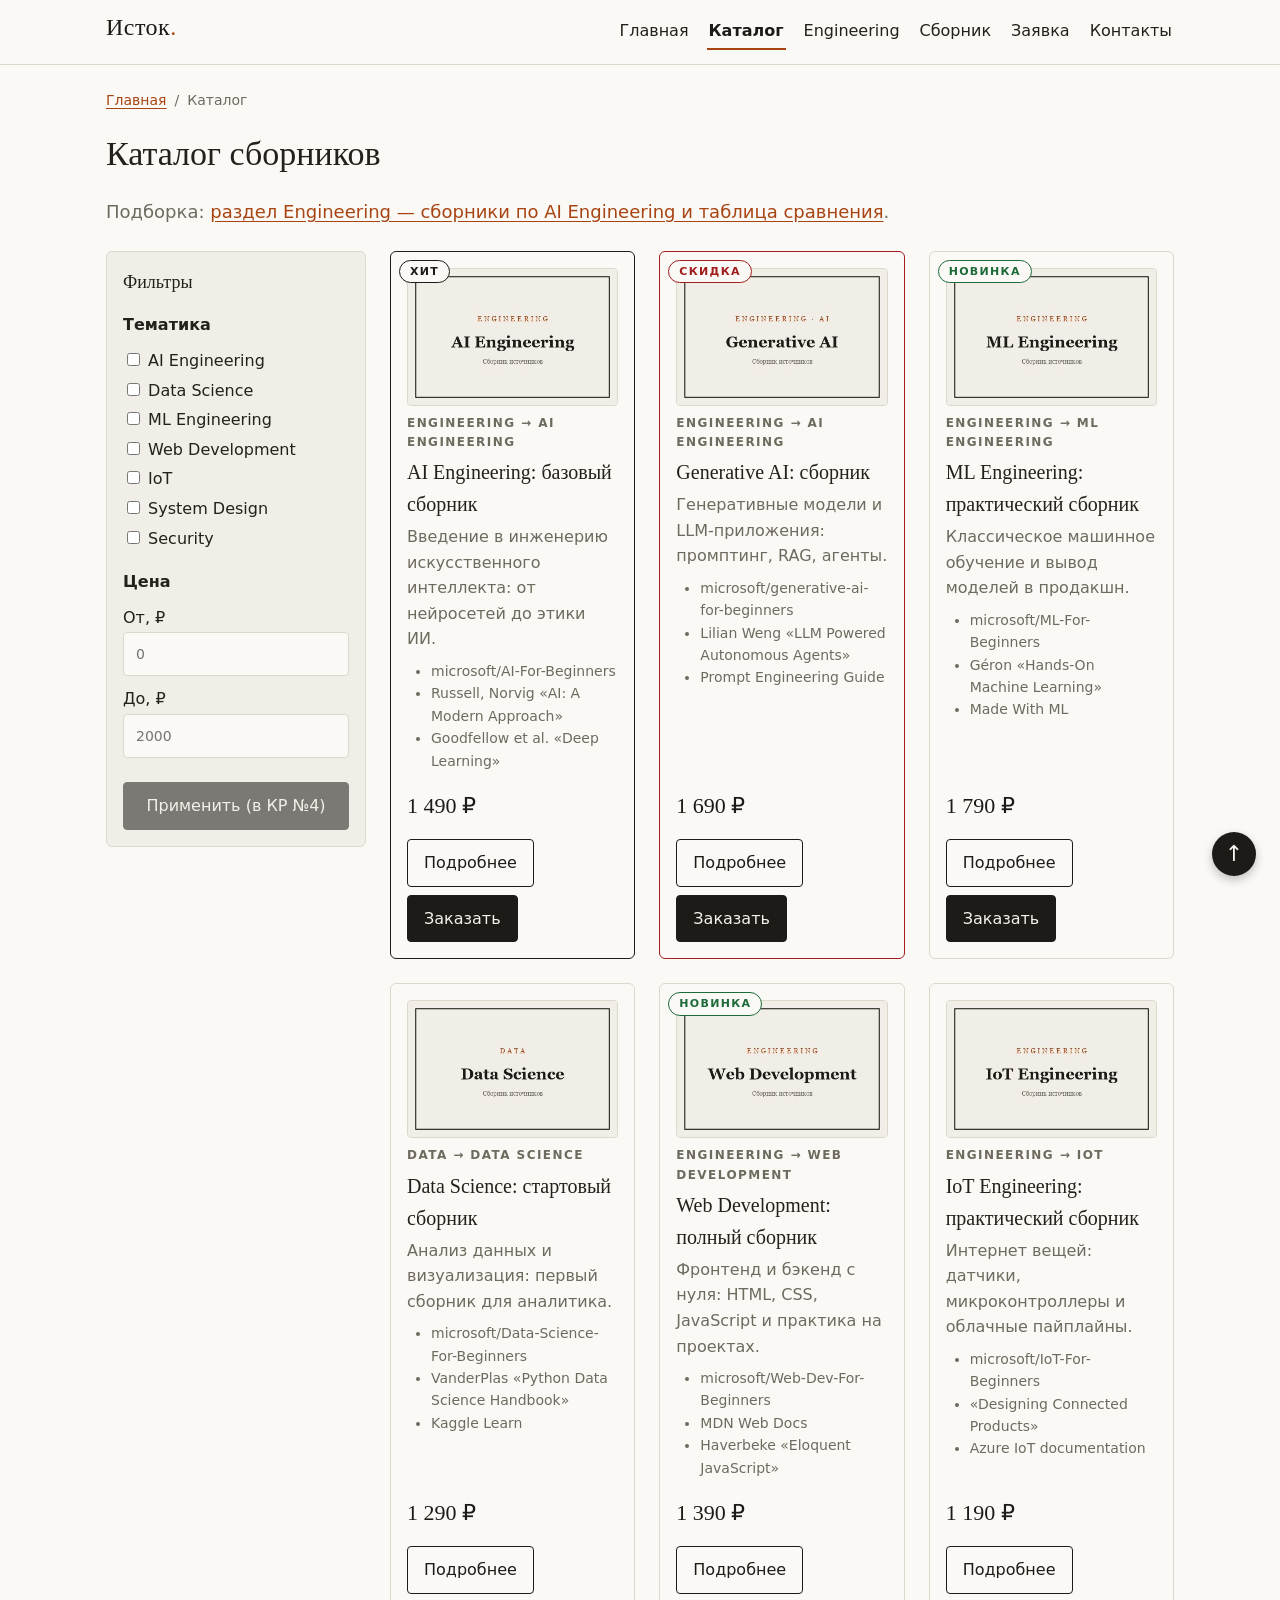
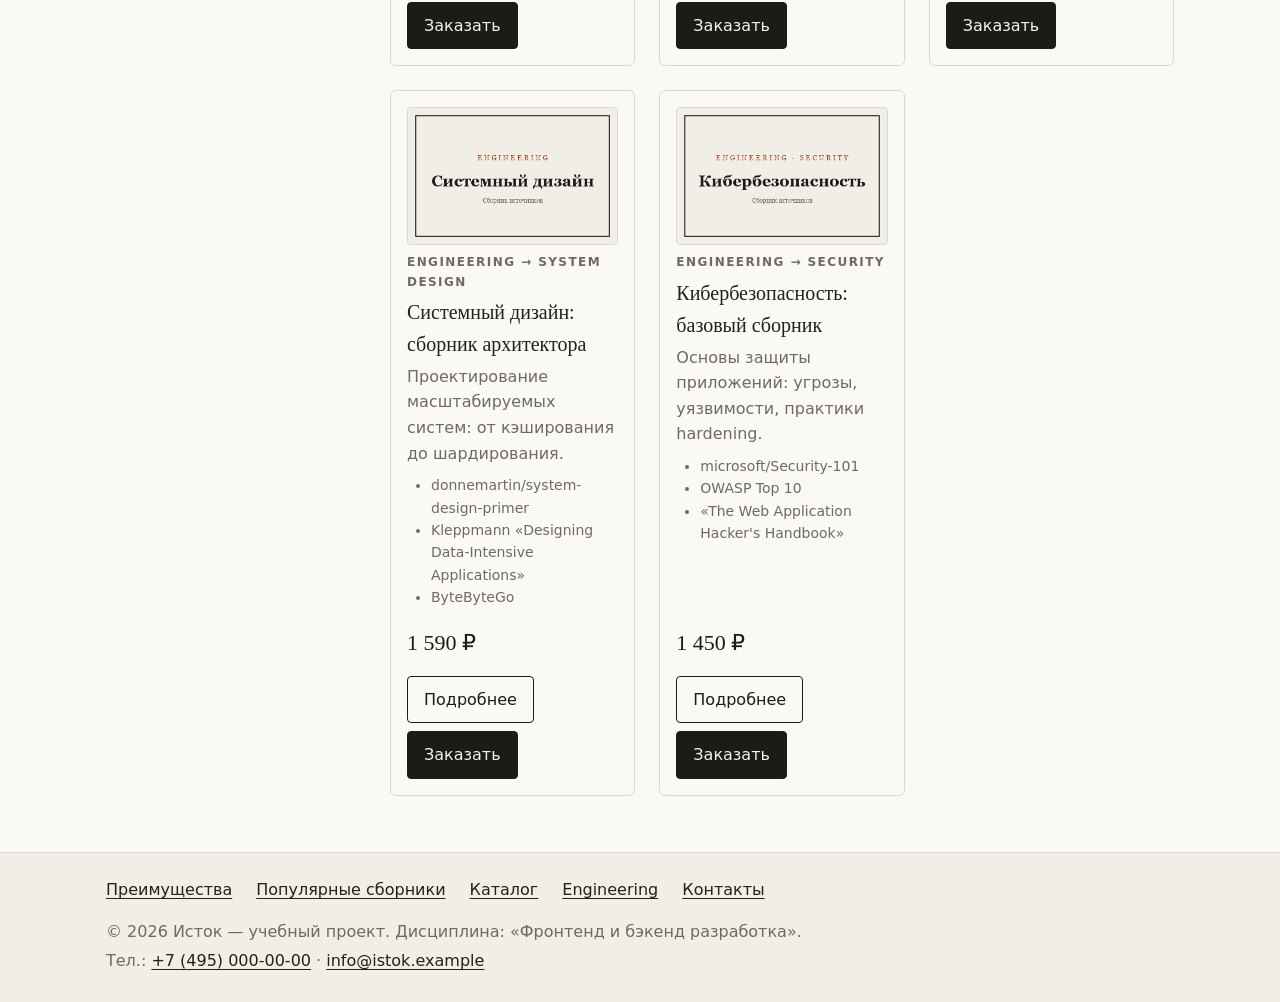
==== catalog.html @ 2f8ee8eb "Merge pull request #1 from Sysoev973/feature/adaptive-resolves Stage 1" ====
<!DOCTYPE html>
<html lang="ru">
<head>
  <meta charset="UTF-8">
  <meta name="viewport" content="width=device-width, initial-scale=1.0">
  <title>Каталог — Исток</title>
  <meta name="description" content="Каталог тематических сборников источников Исток: AI Engineering, Data Science, Web Development, IoT, системный дизайн, кибербезопасность.">
  <meta property="og:type" content="website">
  <meta property="og:title" content="Каталог — Исток">
  <meta property="og:description" content="Каталог тематических сборников источников Исток.">
  <link rel="stylesheet" href="css/style.css">
  <link rel="stylesheet" href="css/responsive.css">
  <script src="js/main.js" defer></script>
</head>
<body>
  <a class="skip-link" href="#main">Перейти к содержимому</a>
  <header class="site-header">
    <div class="site-header__inner">
      <a class="site-header__logo" href="index.html">Исток</a>
      <nav class="site-nav" aria-label="Основная навигация">
        <ul class="site-nav__list">
          <li class="site-nav__item"><a class="site-nav__link" href="index.html">Главная</a></li>
          <li class="site-nav__item"><a class="site-nav__link site-nav__link--active" href="catalog.html" aria-current="page">Каталог</a></li>
          <li class="site-nav__item"><a class="site-nav__link" href="category.html">Engineering</a></li>
          <li class="site-nav__item"><a class="site-nav__link" href="product.html">Сборник</a></li>
          <li class="site-nav__item"><a class="site-nav__link" href="order.html">Заявка</a></li>
          <li class="site-nav__item"><a class="site-nav__link" href="contacts.html">Контакты</a></li>
        </ul>
      </nav>
    </div>
  </header>

  <main class="page" id="main">
    <nav class="breadcrumbs" aria-label="Хлебные крошки">
      <ol class="breadcrumbs__list">
        <li class="breadcrumbs__item"><a class="breadcrumbs__link" href="index.html">Главная</a></li>
        <li class="breadcrumbs__item"><span class="breadcrumbs__current" aria-current="page">Каталог</span></li>
      </ol>
    </nav>
    <h1 class="page__title">Каталог сборников</h1>
    <p class="page__lead">Подборка: <a href="category.html">раздел Engineering — сборники по AI Engineering и таблица сравнения</a>.</p>
    <div class="catalog-layout">
      <aside class="catalog-filters" aria-label="Фильтры каталога">
        <h2 class="catalog-filters__title">Фильтры</h2>
        <form class="catalog-filters__form" action="#" method="get">
          <fieldset class="catalog-filters__group">
            <legend class="catalog-filters__legend">Тематика</legend>
            <ul class="catalog-filters__list">
          <li class="catalog-filters__item"><label class="catalog-filters__label"><input type="checkbox" name="category" value="AI Engineering"> AI Engineering</label></li>
          <li class="catalog-filters__item"><label class="catalog-filters__label"><input type="checkbox" name="category" value="Data Science"> Data Science</label></li>
          <li class="catalog-filters__item"><label class="catalog-filters__label"><input type="checkbox" name="category" value="ML Engineering"> ML Engineering</label></li>
          <li class="catalog-filters__item"><label class="catalog-filters__label"><input type="checkbox" name="category" value="Web Development"> Web Development</label></li>
          <li class="catalog-filters__item"><label class="catalog-filters__label"><input type="checkbox" name="category" value="IoT"> IoT</label></li>
          <li class="catalog-filters__item"><label class="catalog-filters__label"><input type="checkbox" name="category" value="System Design"> System Design</label></li>
          <li class="catalog-filters__item"><label class="catalog-filters__label"><input type="checkbox" name="category" value="Security"> Security</label></li>
            </ul>
          </fieldset>
          <fieldset class="catalog-filters__group">
            <legend class="catalog-filters__legend">Цена</legend>
            <label class="catalog-filters__label" for="price-min">От, ₽</label>
            <input class="catalog-filters__input" id="price-min" name="price-min" type="number" min="0" step="100" placeholder="0">
            <label class="catalog-filters__label" for="price-max">До, ₽</label>
            <input class="catalog-filters__input" id="price-max" name="price-max" type="number" min="0" step="100" placeholder="2000">
          </fieldset>
          <button class="button button--primary" type="button" disabled>Применить (в КР №4)</button>
        </form>
      </aside>
      <section class="catalog-products" aria-label="Список сборников">
        <div class="products-grid">
        <article class="product-card product-card--featured">
          <span class="badge badge--hit product-card__badge">Хит</span>
          <img class="product-card__image" src="images/ai-engineering-400.jpg" srcset="images/ai-engineering-400.jpg 400w, images/ai-engineering-800.jpg 800w" sizes="(min-width: 1024px) 30vw, (min-width: 640px) 45vw, 100vw" alt="Обложка сборника «AI Engineering: базовый сборник»" width="400" height="260" loading="lazy">
          <p class="product-card__category"><a class="product-card__category-link" href="category.html">Engineering → AI Engineering</a></p>
          <h3 class="product-card__title">AI Engineering: базовый сборник</h3>
          <p class="product-card__description">Введение в инженерию искусственного интеллекта: от нейросетей до этики ИИ.</p>
          <ul class="product-card__sources">
            <li>microsoft/AI-For-Beginners</li>
            <li>Russell, Norvig «AI: A Modern Approach»</li>
            <li>Goodfellow et al. «Deep Learning»</li>
          </ul>
          <p class="product-card__price">1 490 ₽</p>
          <div class="product-card__actions">
            <a class="button button--secondary" href="product.html">Подробнее</a>
            <button class="button button--primary product-card__button" type="button" data-product="AI Engineering: базовый сборник">Заказать</button>
          </div>
        </article>
        <article class="product-card product-card--discount">
          <span class="badge badge--sale product-card__badge">Скидка</span>
          <img class="product-card__image" src="images/generative-ai-400.jpg" srcset="images/generative-ai-400.jpg 400w, images/generative-ai-800.jpg 800w" sizes="(min-width: 1024px) 30vw, (min-width: 640px) 45vw, 100vw" alt="Обложка сборника «Generative AI: сборник»" width="400" height="260" loading="lazy">
          <p class="product-card__category"><a class="product-card__category-link" href="category.html">Engineering → AI Engineering</a></p>
          <h3 class="product-card__title">Generative AI: сборник</h3>
          <p class="product-card__description">Генеративные модели и LLM-приложения: промптинг, RAG, агенты.</p>
          <ul class="product-card__sources">
            <li>microsoft/generative-ai-for-beginners</li>
            <li>Lilian Weng «LLM Powered Autonomous Agents»</li>
            <li>Prompt Engineering Guide</li>
          </ul>
          <p class="product-card__price">1 690 ₽</p>
          <div class="product-card__actions">
            <a class="button button--secondary" href="product.html">Подробнее</a>
            <button class="button button--primary product-card__button" type="button" data-product="Generative AI: сборник">Заказать</button>
          </div>
        </article>
        <article class="product-card">
          <span class="badge badge--new product-card__badge">Новинка</span>
          <img class="product-card__image" src="images/ml-engineering-400.jpg" srcset="images/ml-engineering-400.jpg 400w, images/ml-engineering-800.jpg 800w" sizes="(min-width: 1024px) 30vw, (min-width: 640px) 45vw, 100vw" alt="Обложка сборника «ML Engineering: практический сборник»" width="400" height="260" loading="lazy">
          <p class="product-card__category"><a class="product-card__category-link" href="category.html">Engineering → ML Engineering</a></p>
          <h3 class="product-card__title">ML Engineering: практический сборник</h3>
          <p class="product-card__description">Классическое машинное обучение и вывод моделей в продакшн.</p>
          <ul class="product-card__sources">
            <li>microsoft/ML-For-Beginners</li>
            <li>Géron «Hands-On Machine Learning»</li>
            <li>Made With ML</li>
          </ul>
          <p class="product-card__price">1 790 ₽</p>
          <div class="product-card__actions">
            <a class="button button--secondary" href="product.html">Подробнее</a>
            <button class="button button--primary product-card__button" type="button" data-product="ML Engineering: практический сборник">Заказать</button>
          </div>
        </article>
        <article class="product-card">
          <img class="product-card__image" src="images/data-science-400.jpg" srcset="images/data-science-400.jpg 400w, images/data-science-800.jpg 800w" sizes="(min-width: 1024px) 30vw, (min-width: 640px) 45vw, 100vw" alt="Обложка сборника «Data Science: стартовый сборник»" width="400" height="260" loading="lazy">
          <p class="product-card__category">Data → Data Science</p>
          <h3 class="product-card__title">Data Science: стартовый сборник</h3>
          <p class="product-card__description">Анализ данных и визуализация: первый сборник для аналитика.</p>
          <ul class="product-card__sources">
            <li>microsoft/Data-Science-For-Beginners</li>
            <li>VanderPlas «Python Data Science Handbook»</li>
            <li>Kaggle Learn</li>
          </ul>
          <p class="product-card__price">1 290 ₽</p>
          <div class="product-card__actions">
            <a class="button button--secondary" href="product.html">Подробнее</a>
            <button class="button button--primary product-card__button" type="button" data-product="Data Science: стартовый сборник">Заказать</button>
          </div>
        </article>
        <article class="product-card">
          <span class="badge badge--new product-card__badge">Новинка</span>
          <img class="product-card__image" src="images/web-development-400.jpg" srcset="images/web-development-400.jpg 400w, images/web-development-800.jpg 800w" sizes="(min-width: 1024px) 30vw, (min-width: 640px) 45vw, 100vw" alt="Обложка сборника «Web Development: полный сборник»" width="400" height="260" loading="lazy">
          <p class="product-card__category"><a class="product-card__category-link" href="category.html">Engineering → Web Development</a></p>
          <h3 class="product-card__title">Web Development: полный сборник</h3>
          <p class="product-card__description">Фронтенд и бэкенд с нуля: HTML, CSS, JavaScript и практика на проектах.</p>
          <ul class="product-card__sources">
            <li>microsoft/Web-Dev-For-Beginners</li>
            <li>MDN Web Docs</li>
            <li>Haverbeke «Eloquent JavaScript»</li>
          </ul>
          <p class="product-card__price">1 390 ₽</p>
          <div class="product-card__actions">
            <a class="button button--secondary" href="product.html">Подробнее</a>
            <button class="button button--primary product-card__button" type="button" data-product="Web Development: полный сборник">Заказать</button>
          </div>
        </article>
        <article class="product-card">
          <img class="product-card__image" src="images/iot-engineering-400.jpg" srcset="images/iot-engineering-400.jpg 400w, images/iot-engineering-800.jpg 800w" sizes="(min-width: 1024px) 30vw, (min-width: 640px) 45vw, 100vw" alt="Обложка сборника «IoT Engineering: практический сборник»" width="400" height="260" loading="lazy">
          <p class="product-card__category"><a class="product-card__category-link" href="category.html">Engineering → IoT</a></p>
          <h3 class="product-card__title">IoT Engineering: практический сборник</h3>
          <p class="product-card__description">Интернет вещей: датчики, микроконтроллеры и облачные пайплайны.</p>
          <ul class="product-card__sources">
            <li>microsoft/IoT-For-Beginners</li>
            <li>«Designing Connected Products»</li>
            <li>Azure IoT documentation</li>
          </ul>
          <p class="product-card__price">1 190 ₽</p>
          <div class="product-card__actions">
            <a class="button button--secondary" href="product.html">Подробнее</a>
            <button class="button button--primary product-card__button" type="button" data-product="IoT Engineering: практический сборник">Заказать</button>
          </div>
        </article>
        <article class="product-card">
          <img class="product-card__image" src="images/system-design-400.jpg" srcset="images/system-design-400.jpg 400w, images/system-design-800.jpg 800w" sizes="(min-width: 1024px) 30vw, (min-width: 640px) 45vw, 100vw" alt="Обложка сборника «Системный дизайн: сборник архитектора»" width="400" height="260" loading="lazy">
          <p class="product-card__category"><a class="product-card__category-link" href="category.html">Engineering → System Design</a></p>
          <h3 class="product-card__title">Системный дизайн: сборник архитектора</h3>
          <p class="product-card__description">Проектирование масштабируемых систем: от кэширования до шардирования.</p>
          <ul class="product-card__sources">
            <li>donnemartin/system-design-primer</li>
            <li>Kleppmann «Designing Data-Intensive Applications»</li>
            <li>ByteByteGo</li>
          </ul>
          <p class="product-card__price">1 590 ₽</p>
          <div class="product-card__actions">
            <a class="button button--secondary" href="product.html">Подробнее</a>
            <button class="button button--primary product-card__button" type="button" data-product="Системный дизайн: сборник архитектора">Заказать</button>
          </div>
        </article>
        <article class="product-card">
          <img class="product-card__image" src="images/cybersecurity-400.jpg" srcset="images/cybersecurity-400.jpg 400w, images/cybersecurity-800.jpg 800w" sizes="(min-width: 1024px) 30vw, (min-width: 640px) 45vw, 100vw" alt="Обложка сборника «Кибербезопасность: базовый сборник»" width="400" height="260" loading="lazy">
          <p class="product-card__category"><a class="product-card__category-link" href="category.html">Engineering → Security</a></p>
          <h3 class="product-card__title">Кибербезопасность: базовый сборник</h3>
          <p class="product-card__description">Основы защиты приложений: угрозы, уязвимости, практики hardening.</p>
          <ul class="product-card__sources">
            <li>microsoft/Security-101</li>
            <li>OWASP Top 10</li>
            <li>«The Web Application Hacker's Handbook»</li>
          </ul>
          <p class="product-card__price">1 450 ₽</p>
          <div class="product-card__actions">
            <a class="button button--secondary" href="product.html">Подробнее</a>
            <button class="button button--primary product-card__button" type="button" data-product="Кибербезопасность: базовый сборник">Заказать</button>
          </div>
        </article>
        </div>
      </section>
    </div>
  </main>

  <footer class="site-footer" id="contacts">
    <div class="site-footer__inner">
      <nav class="site-footer__nav" aria-label="Навигация в подвале">
        <ul class="site-footer__list">
          <li class="site-footer__item"><a class="site-footer__link" href="index.html#advantages">Преимущества</a></li>
          <li class="site-footer__item"><a class="site-footer__link" href="index.html#popular">Популярные сборники</a></li>
          <li class="site-footer__item"><a class="site-footer__link" href="catalog.html">Каталог</a></li>
          <li class="site-footer__item"><a class="site-footer__link" href="category.html">Engineering</a></li>
          <li class="site-footer__item"><a class="site-footer__link" href="contacts.html">Контакты</a></li>
        </ul>
      </nav>
      <p class="site-footer__text">&copy; 2026 Исток — учебный проект. Дисциплина: «Фронтенд и бэкенд разработка».</p>
      <p class="site-footer__text">Тел.: <a class="site-footer__link" href="tel:+74950000000">+7 (495) 000-00-00</a> · <a class="site-footer__link" href="mailto:info@istok.example">info@istok.example</a></p>
    </div>
  </footer>
  <a class="to-top" href="#main" aria-label="Наверх">↑</a>

  <dialog class="order-dialog" id="order-dialog" aria-labelledby="order-dialog-title">
    <h2 class="order-dialog__title" id="order-dialog-title">Быстрая заявка</h2>
    <form class="order-form" id="order-form" action="#" method="post" novalidate>
      <input id="selected-product" name="selected-product" type="hidden">
      <p class="order-form__selected" id="selected-product-label" hidden></p>
      <div class="order-form__field">
        <label class="order-form__label" for="order-name">Имя</label>
        <input class="order-form__input" id="order-name" name="name" type="text" placeholder="Введите ваше имя" minlength="2" autocomplete="given-name" required>
      </div>
      <div class="order-form__field">
        <label class="order-form__label" for="order-email">E-mail</label>
        <input class="order-form__input" id="order-email" name="email" type="email" placeholder="example@mail.ru" autocomplete="email" required>
      </div>
      <div class="order-form__field">
        <label class="order-form__label" for="order-phone">Телефон</label>
        <input class="order-form__input" id="order-phone" name="phone" type="tel" inputmode="tel" placeholder="+7 (900) 000-00-00" pattern="^\+7 \(\d{3}\) \d{3}-\d{2}-\d{2}$" required>
        <small class="order-form__hint">Формат: +7 (900) 000-00-00</small>
      </div>
      <div class="order-form__field">
        <label class="order-form__label" for="order-topic">Тема заявки</label>
        <select class="order-form__select" id="order-topic" name="topic" required>
          <option value="">Выберите тему</option>
          <option value="product">Заказ сборника</option>
          <option value="consultation">Консультация</option>
          <option value="delivery">Получение и доставка</option>
        </select>
      </div>
      <div class="order-form__field">
        <label class="order-form__label" for="order-comment">Комментарий</label>
        <textarea class="order-form__textarea" id="order-comment" name="comment" rows="3" placeholder="Дополнительная информация"></textarea>
      </div>
      <div class="order-form__field order-form__field--checkbox">
        <label class="order-form__label order-form__label--inline"><input id="order-agreement" name="agreement" type="checkbox" required> Я согласен на обработку данных</label>
      </div>
      <div class="order-form__actions">
        <button class="button button--secondary" type="button" id="close-order-dialog">Закрыть</button>
        <button class="button button--primary" type="submit">Отправить заявку</button>
      </div>
    </form>
  </dialog>
  <p class="success-message" id="success-message" role="status" hidden>Заявка успешно отправлена!</p>
</body>
</html>
---- css/style.css ----
/* ===== Переменные ===== */
/* Визуальное направление: минимализм в духе triforceproject.com —
   «бумажный» фон, волосяные линии, акцентная serif-типографика,
   сдержанная палитра «чернила + ржавчина». */
:root {
  --color-primary: #1d1b17;
  --color-primary-dark: #000000;
  --color-text: #23211c;
  --color-bg: #faf9f6;
  --color-bg-alt: #f1eee7;
  --color-bg-hero: #f4f1ea;
  --color-border: #ddd8cc;
  --color-danger: #a11d1d;
  --color-success: #1e6b3a;
  --color-muted: #6f6a5e;
  --color-disabled: #c9c4b8;
  --color-hit: #1d1b17;
  --color-new: #1e6b3a;
  --color-sale: #a11d1d;
  --color-accent: #a84412;
  --color-accent-hover: #c24e14;
  --color-accent-dark: #8f3a0e;
  --color-surface-dark: #1d1b17;
  --color-on-dark: #f5f3ec;
  --color-on-dark-muted: #b3ada0;

  --space-xs: 4px;
  --space-sm: 8px;
  --space-md: 16px;
  --space-lg: 24px;
  --space-xl: 32px;

  --radius-sm: 4px;
  --radius-md: 6px;
  --radius-lg: 8px;
  --font-main: "Segoe UI", system-ui, -apple-system, Roboto, "Helvetica Neue", Arial, sans-serif;
  --font-heading: Georgia, "Times New Roman", "Times", serif;
  --container-width: 1100px;
  --header-height: 64px;
}

/* ===== База ===== */
* { box-sizing: border-box; }
html { scroll-behavior: smooth; scroll-padding-top: calc(var(--header-height) + var(--space-md)); }
body { margin: 0; font-family: var(--font-main); line-height: 1.6; color: var(--color-text); background: var(--color-bg); }
img { max-width: 100%; height: auto; display: block; }
a { color: var(--color-accent); text-underline-offset: 3px; }
a:focus-visible, input:focus-visible, select:focus-visible, textarea:focus-visible, summary:focus-visible {
  outline: 2px solid var(--color-accent); outline-offset: 3px;
}

/* Подсветка цели якорной ссылки */
.section:target, .site-footer:target { outline: 2px dashed var(--color-accent); outline-offset: 4px; }

.skip-link { position: absolute; left: var(--space-md); top: -100px; z-index: 300; padding: var(--space-sm) var(--space-md); background: var(--color-primary); color: var(--color-on-dark); text-decoration: none; border-radius: var(--radius-sm); }
.skip-link:focus { top: var(--space-sm); }

.page, .site-header__inner, .site-footer__inner { max-width: var(--container-width); margin: 0 auto; padding: var(--space-lg) var(--space-md); }
.page__title { margin: 0 0 var(--space-lg); font-size: 34px; font-weight: normal; }
.page__lead { margin: calc(var(--space-sm) * -1) 0 var(--space-lg); font-size: 18px; color: var(--color-muted); }
.hero__title, .page__title, .section__title, .product-page__title, .product-card__title, .note__title, .advantages__title, .catalog-filters__title, .order-dialog__title { font-family: var(--font-heading); letter-spacing: 0; }

/* Надзаголовок-подпись в духе референса: капс, разрядка */
.kicker { margin: 0 0 var(--space-sm); font-size: 12px; font-weight: bold; letter-spacing: .18em; text-transform: uppercase; color: var(--color-accent); }

/* ===== Шапка (sticky + z-index) ===== */
.site-header { position: sticky; top: 0; z-index: 100; background: var(--color-bg); border-bottom: 1px solid var(--color-border); }
.site-header__inner { display: flex; align-items: center; justify-content: space-between; flex-wrap: wrap; gap: var(--space-md); padding-top: var(--space-sm); padding-bottom: var(--space-sm); min-height: var(--header-height); }
.site-header__logo { font-family: var(--font-heading); font-size: 24px; letter-spacing: .02em; text-decoration: none; color: var(--color-primary); }
.site-header__logo::after { content: "."; color: var(--color-accent); }
.site-nav__list { display: flex; flex-wrap: wrap; justify-content: flex-end; align-items: center; gap: var(--space-xs) var(--space-md); margin: 0; padding: 0; list-style: none; }
.site-nav__link { display: inline-block; padding: var(--space-xs) 2px; text-decoration: none; color: var(--color-text); border-bottom: 2px solid transparent; }
.site-nav__link:hover { color: var(--color-accent); }
.site-nav__link--active { color: var(--color-primary); font-weight: bold; border-bottom-color: var(--color-accent); }

/* ===== Подвал ===== */
.site-footer { background: var(--color-bg-alt); border-top: 1px solid var(--color-border); margin-top: var(--space-xl); }
.site-footer__text { margin: var(--space-xs) 0; color: var(--color-muted); }
.site-footer__list { display: flex; flex-wrap: wrap; gap: var(--space-xs) var(--space-lg); margin: 0 0 var(--space-md); padding: 0; list-style: none; }
.site-footer__link { color: var(--color-text); }
.site-footer__link:hover { color: var(--color-accent); }

/* ===== Кнопка (блок button) ===== */
.button { display: inline-block; padding: 10px var(--space-md); font: inherit; border: 1px solid var(--color-primary); border-radius: var(--radius-sm); text-decoration: none; cursor: pointer; transition: background-color .2s, color .2s, border-color .2s; }
.button:focus-visible { outline: 2px solid var(--color-accent); outline-offset: 3px; }
.button--primary { color: var(--color-on-dark); background: var(--color-primary); }
.button--primary:hover { background: var(--color-primary-dark); border-color: var(--color-primary-dark); }
.button--secondary { color: var(--color-primary); background: transparent; }
.button--secondary:hover { color: var(--color-on-dark); background: var(--color-primary); }
.button:disabled, .button--disabled { opacity: .55; cursor: not-allowed; }
.button--accent { color: var(--color-on-dark); background: var(--color-accent); border-color: var(--color-accent); font-weight: bold; }
.button--accent:hover { background: var(--color-accent-hover); border-color: var(--color-accent-hover); }
.button--light { color: var(--color-primary); background: transparent; border-color: var(--color-primary); }
.button--light:hover { color: var(--color-on-dark); background: var(--color-primary); }
.button--small { padding: 6px 12px; font-size: 14px; }

/* ===== Hero: типографический первый экран с волосяными линиями ===== */
.hero { position: relative; padding: var(--space-xl) 0; color: var(--color-text); background: var(--color-bg-hero); border-top: 1px solid var(--color-border); border-bottom: 1px solid var(--color-border); margin: 0 calc(var(--space-md) * -1) var(--space-xl); padding-left: var(--space-md); padding-right: var(--space-md); }
.hero__title { margin: 0 0 var(--space-md); font-size: 44px; font-weight: normal; line-height: 1.15; max-width: 760px; }
.hero__text { max-width: 560px; margin: 0 0 var(--space-lg); font-size: 18px; color: var(--color-muted); }
.hero__actions { display: flex; flex-wrap: wrap; gap: var(--space-md); }

/* ===== Секции ===== */
.section { margin-bottom: var(--space-xl); }
.section__title { margin: 0 0 var(--space-md); font-size: 26px; font-weight: normal; }
.section__title::after { content: ""; display: block; width: 48px; height: 2px; margin-top: var(--space-sm); background: var(--color-accent); }
.section__more { text-align: center; margin-top: var(--space-lg); }

.advantages { display: grid; grid-template-columns: repeat(auto-fit, minmax(210px, 1fr)); gap: 0; margin: 0; padding: 0; list-style: none; border-top: 1px solid var(--color-border); border-left: 1px solid var(--color-border); }
.advantages__item { padding: var(--space-md); background: var(--color-bg); border-right: 1px solid var(--color-border); border-bottom: 1px solid var(--color-border); }
.advantages__title { margin: 0 0 var(--space-xs); font-size: 18px; font-weight: normal; }
.advantages__text { margin: 0; color: var(--color-muted); }

.note { padding: var(--space-md); border-left: 2px solid var(--color-accent); background: var(--color-bg-alt); }
.note__title { margin: 0 0 var(--space-sm); font-size: 18px; font-weight: normal; }
.note__list { margin: 0; padding-left: var(--space-lg); }

/* ===== Сетка товаров и макет каталога (Grid) ===== */
.products-grid { display: grid; grid-template-columns: repeat(auto-fill, minmax(260px, 1fr)); gap: var(--space-lg); }
.catalog-layout { display: grid; grid-template-columns: 260px 1fr; grid-template-areas: "filters products"; gap: var(--space-lg); align-items: start; }
.catalog-filters { grid-area: filters; }
.catalog-products { grid-area: products; min-width: 0; }

/* ===== Карточка сборника (relative + absolute badge) ===== */
.product-card { position: relative; display: flex; flex-direction: column; padding: var(--space-md); background: var(--color-bg); border: 1px solid var(--color-border); border-radius: var(--radius-md); transition: transform .2s, box-shadow .2s; }
.product-card:hover { transform: translateY(-3px); box-shadow: 0 8px 20px rgba(29,27,23,.08); }
.product-card:focus-within { box-shadow: 0 0 0 3px rgba(168,68,18,.25); }
.product-card--featured { border-color: var(--color-primary); }
.product-card--discount { border-color: var(--color-sale); }
.product-card__image { width: 100%; border-radius: var(--radius-sm); margin-bottom: var(--space-sm); border: 1px solid var(--color-border); }
.product-card__category { margin: 0; font-size: 12px; font-weight: bold; letter-spacing: .12em; text-transform: uppercase; color: var(--color-muted); }
.product-card__category-link { color: inherit; text-decoration: none; }
.product-card__category-link:hover { color: var(--color-accent); }
.product-card__title { margin: var(--space-xs) 0; font-size: 20px; font-weight: normal; }
.product-card__description { margin: 0 0 var(--space-sm); color: var(--color-muted); }
.product-card__sources { margin: 0 0 var(--space-md); padding-left: var(--space-lg); flex: 1; font-size: 14px; color: var(--color-muted); }
.product-card__price { margin: 0 0 var(--space-md); font-family: var(--font-heading); font-size: 22px; color: var(--color-primary); }
.product-card__actions { display: flex; flex-wrap: wrap; gap: var(--space-sm); }
.product-card__badge { position: absolute; top: var(--space-sm); left: var(--space-sm); z-index: 1; }

/* ===== Бейдж (блок badge): сдержанные подписи-чипы ===== */
.badge { display: inline-block; margin: 0; padding: 2px 10px; font-size: 11px; font-weight: bold; letter-spacing: .12em; text-transform: uppercase; color: var(--color-primary); border: 1px solid var(--color-primary); border-radius: 999px; background: var(--color-bg); }
.badge--hit { color: var(--color-hit); border-color: var(--color-hit); }
.badge--new { color: var(--color-new); border-color: var(--color-new); }
.badge--sale { color: var(--color-sale); border-color: var(--color-sale); }

/* ===== Фильтры каталога (sticky) ===== */
.catalog-filters { position: sticky; top: calc(var(--header-height) + var(--space-md)); padding: var(--space-md); background: var(--color-bg-alt); border: 1px solid var(--color-border); border-radius: var(--radius-md); }
.catalog-filters__title { margin: 0 0 var(--space-md); font-size: 18px; font-weight: normal; }
.catalog-filters__form { display: grid; gap: var(--space-md); }
.catalog-filters__group { margin: 0; padding: 0; border: 0; }
.catalog-filters__legend { padding: 0; margin-bottom: var(--space-sm); font-weight: bold; }
.catalog-filters__list { margin: 0; padding: 0; list-style: none; }
.catalog-filters__label { display: block; padding: 2px 0; }
.catalog-filters__input { width: 100%; margin-bottom: var(--space-sm); padding: var(--space-sm) 12px; font: inherit; font-size: 14px; color: var(--color-text); background: var(--color-bg); border: 1px solid var(--color-border); border-radius: var(--radius-sm); }
.catalog-filters__input:hover { border-color: var(--color-muted); }

/* ===== Страница товара ===== */
.product-page { display: grid; grid-template-columns: 1fr 1fr; gap: var(--space-xl); margin-bottom: var(--space-xl); align-items: start; }
.product-page__image { width: 100%; border-radius: var(--radius-md); border: 1px solid var(--color-border); }
.product-page__title { margin: var(--space-sm) 0; font-size: 32px; font-weight: normal; }
.product-page__description { color: var(--color-muted); }
.product-page__price { margin: var(--space-md) 0; font-family: var(--font-heading); font-size: 30px; }
.product-page__actions { display: flex; flex-wrap: wrap; gap: var(--space-md); }
.sources-list { margin: 0; padding-left: var(--space-lg); }
.sources-list__item { margin-bottom: var(--space-sm); }
.sources-list__meta { color: var(--color-muted); font-size: 14px; }

/* ===== Таблица: минимализм, волосяные линии, капс в шапке ===== */
.table-wrap { overflow-x: auto; }
.spec-table { width: 100%; border-collapse: collapse; }
.spec-table__caption { padding: var(--space-sm) 0; text-align: left; font-weight: bold; color: var(--color-muted); }
.spec-table__head-cell, .spec-table__row-head, .spec-table__cell { padding: 10px var(--space-md); text-align: left; border: 0; border-bottom: 1px solid var(--color-border); }
.spec-table__head-cell { font-size: 12px; font-weight: bold; letter-spacing: .12em; text-transform: uppercase; color: var(--color-muted); border-bottom: 2px solid var(--color-primary); background: transparent; }
.spec-table__row-head { width: 35%; font-weight: bold; background: transparent; }
.spec-table__row:hover .spec-table__cell, .spec-table__row:hover .spec-table__row-head { background: var(--color-bg-hero); }
.spec-table__link { color: inherit; }
.spec-table--compare { min-width: 680px; }
.spec-table__row-head--compact { width: 22%; }
.spec-table__row-head--sticky { position: sticky; left: 0; z-index: 1; background: var(--color-bg); }
.spec-table__cell--best { font-weight: bold; }
.spec-table__tag { display: inline-block; margin-left: var(--space-xs); padding: 1px 8px; border-radius: 999px; font-size: 12px; font-weight: bold; color: var(--color-accent); border: 1px solid var(--color-accent); white-space: nowrap; }
.table-wrap:focus-visible { outline: 2px solid var(--color-accent); outline-offset: 3px; }

/* ===== Рейтинг (блок rating) ===== */
.rating { --rating-value: 5; display: inline-block; font-size: 20px; line-height: 1; letter-spacing: 2px; color: transparent; background: linear-gradient(90deg, var(--color-accent) calc(var(--rating-value) / 5 * 100%), var(--color-border) 0); -webkit-background-clip: text; background-clip: text; }
.rating--5 { --rating-value: 5; }
.rating--4-7 { --rating-value: 4.7; }
.rating--4 { --rating-value: 4; }

/* ===== Отзывы (блоки reviews и review-card) ===== */
.reviews__summary { display: flex; flex-wrap: wrap; align-items: center; gap: var(--space-sm); margin: 0 0 var(--space-md); }
.reviews__list { display: grid; grid-template-columns: repeat(auto-fit, minmax(260px, 1fr)); gap: var(--space-lg); }
.reviews__note { margin: var(--space-md) 0 0; font-size: 13px; color: var(--color-muted); }
.review-card { display: flex; flex-direction: column; gap: var(--space-sm); padding: var(--space-md); background: var(--color-bg); border: 1px solid var(--color-border); border-radius: var(--radius-md); }
.review-card--top { border-color: var(--color-primary); box-shadow: 0 0 0 1px var(--color-primary); }
.review-card__header { display: flex; flex-wrap: wrap; align-items: center; justify-content: space-between; gap: var(--space-sm); }
.review-card__author { margin: 0; font-weight: bold; }
.review-card__label { align-self: flex-start; margin: 0; padding: 2px 10px; border-radius: 999px; font-size: 11px; font-weight: bold; letter-spacing: .12em; text-transform: uppercase; color: var(--color-accent); border: 1px solid var(--color-accent); }
.review-card__text { flex: 1; margin: 0; }
.review-card__footer { display: flex; flex-wrap: wrap; justify-content: space-between; gap: var(--space-xs) var(--space-sm); font-size: 13px; color: var(--color-muted); }
.review-card__verified { color: var(--color-success); font-weight: bold; }

/* ===== FAQ ===== */
.faq { margin-bottom: var(--space-sm); padding: var(--space-sm) var(--space-md); border: 1px solid var(--color-border); border-radius: var(--radius-sm); }
.faq__question { cursor: pointer; font-weight: bold; }
.faq__answer { margin: var(--space-sm) 0 0; color: var(--color-muted); }

/* ===== Хлебные крошки (блок breadcrumbs) ===== */
.breadcrumbs { margin-bottom: var(--space-md); font-size: 14px; color: var(--color-muted); }
.breadcrumbs__list { display: flex; flex-wrap: wrap; gap: var(--space-sm); margin: 0; padding: 0; list-style: none; }
.breadcrumbs__item + .breadcrumbs__item::before { content: "/"; margin-right: var(--space-sm); color: var(--color-muted); }
.breadcrumbs__link { color: var(--color-accent); }
.breadcrumbs__current { color: var(--color-muted); }

/* ===== Две колонки ===== */
.two-col { display: grid; grid-template-columns: 2fr 1fr; gap: var(--space-xl); align-items: start; }
.contact-list { font-style: normal; }
.contact-list__item { margin: 0 0 var(--space-sm); }

/* ===== Форма ===== */
.order-form { display: flex; flex-direction: column; gap: var(--space-md); }
.order-form__grid { display: grid; grid-template-columns: repeat(auto-fit, minmax(220px, 1fr)); gap: var(--space-md); }
.order-form__field { display: flex; flex-direction: column; gap: 6px; }
.order-form__label { font-size: 14px; font-weight: bold; }
.order-form__label--inline { display: flex; align-items: center; gap: var(--space-sm); font-weight: normal; }
.order-form__input, .order-form__select, .order-form__textarea { width: 100%; padding: var(--space-sm) 12px; font: inherit; font-size: 14px; color: var(--color-text); background: var(--color-bg); border: 1px solid var(--color-border); border-radius: var(--radius-sm); transition: border-color .2s, box-shadow .2s; }
.order-form__input:hover, .order-form__select:hover, .order-form__textarea:hover { border-color: var(--color-muted); }
.order-form__input:focus-visible, .order-form__select:focus-visible, .order-form__textarea:focus-visible { outline: none; border-color: var(--color-accent); box-shadow: 0 0 0 3px rgba(168,68,18,.25); }
.order-form__input:disabled, .order-form__select:disabled, .order-form__textarea:disabled { background: var(--color-bg-alt); cursor: not-allowed; }
.order-form__input[aria-invalid="true"], .order-form__select[aria-invalid="true"], .order-form__textarea[aria-invalid="true"] { border-color: var(--color-danger); background: #fdf6f6; }
.order-form__hint { font-size: 12px; color: var(--color-muted); }
.order-form__selected { margin: 0; padding: var(--space-sm); background: var(--color-bg-hero); border: 1px solid var(--color-border); border-radius: var(--radius-sm); }
.order-form__actions { display: flex; flex-wrap: wrap; justify-content: flex-end; gap: var(--space-md); }
.order-form__actions--start { justify-content: flex-start; }

/* ===== Модальное окно (<dialog>) ===== */
.order-dialog { width: calc(100% - 32px); max-width: 500px; max-height: 90vh; padding: var(--space-lg); color: var(--color-text); background: var(--color-bg); border: 1px solid var(--color-border); border-radius: var(--radius-md); box-shadow: 0 10px 25px rgba(29,27,23,.2); }
.order-dialog::backdrop { background: rgba(29,27,23,.5); }
.order-dialog__title { margin-top: 0; font-weight: normal; }

.success-message { position: fixed; bottom: var(--space-lg); left: 50%; transform: translateX(-50%); z-index: 250; margin: 0; padding: 12px var(--space-lg); background: #eef6ef; color: var(--color-success); border: 1px solid var(--color-success); border-radius: var(--radius-sm); }
.success-message[hidden] { display: none; }

/* ===== Кнопка «Наверх» (fixed + z-index) ===== */
.to-top { position: fixed; right: var(--space-lg); bottom: var(--space-lg); z-index: 200; display: flex; align-items: center; justify-content: center; width: 44px; height: 44px; font-size: 22px; text-decoration: none; color: var(--color-on-dark); background: var(--color-primary); border-radius: 50%; box-shadow: 0 4px 10px rgba(29,27,23,.25); transition: background-color .2s; }
.to-top:hover { background: var(--color-accent); }
.to-top:focus-visible { outline: 3px solid var(--color-accent); outline-offset: 3px; }

/* ===== Адаптивность ===== */
/* Все адаптивные правила (Mobile First, @media min-width) вынесены в css/responsive.css,
   который подключается после этого файла на всех страницах. */
---- css/responsive.css ----
/* ===== Адаптивная вёрстка (КР №3, ПЗ №12) ===== */
/* Подход Mobile First: базовые правила — для мобильных экранов,
   расширение — через @media (min-width: ...).
   Файл подключается после css/style.css на всех страницах. */

/* Responsive images: базовое правило */
img, video { max-width: 100%; height: auto; }

/* --- Шапка и навигация: на мобильном меню в колонку --- */
.site-header__inner { flex-direction: column; align-items: stretch; gap: var(--space-xs); }
.site-header__logo { align-self: flex-start; }
.site-nav { width: 100%; }
.site-nav__list { flex-direction: column; align-items: stretch; gap: 0; border-top: 1px solid var(--color-border); }
.site-nav__link { display: block; min-height: 44px; padding: 10px 2px; border-bottom: 1px solid var(--color-border); }
.site-nav__link--active { border-bottom-color: var(--color-accent); }

/* --- Hero: одна колонка, заголовок через clamp() --- */
.hero { display: grid; grid-template-columns: 1fr; gap: var(--space-lg); align-items: center; }
.hero__title { font-size: clamp(28px, 6vw + 8px, 44px); }
.hero__picture { display: block; }
.hero__image { width: 100%; border: 1px solid var(--color-border); border-radius: var(--radius-md); }

/* --- Сетка карточек сборников: 1 колонка --- */
.products-grid { grid-template-columns: 1fr; }

/* --- Каталог: фильтры сверху, сетка товаров ниже --- */
.catalog-layout { grid-template-columns: 1fr; grid-template-areas: "filters" "products"; }
.catalog-filters { position: static; }

/* --- Страница товара и двухколоночные макеты: одна колонка --- */
.product-page, .two-col { grid-template-columns: 1fr; }

/* --- Формы: одна колонка, поля удобны для касания (min-height 44px) --- */
.order-form__grid { grid-template-columns: 1fr; }
.order-form__input, .order-form__select, .catalog-filters__input { min-height: 44px; }
.order-form__textarea { min-height: 88px; }
.button { min-height: 44px; padding-top: 10px; padding-bottom: 10px; }
.button--small { min-height: 0; }

/* --- Таблицы: горизонтальная прокрутка на узких экранах (.table-wrap) --- */
.table-wrap { -webkit-overflow-scrolling: touch; }

/* ===== Планшет (≥ 640px): карточки и формы в 2 колонки ===== */
@media (min-width: 640px) {
  .products-grid { grid-template-columns: repeat(2, 1fr); }
  .order-form__grid { grid-template-columns: repeat(2, 1fr); }
}

/* ===== Планшет (≥ 700px): навигация в строку ===== */
@media (min-width: 700px) {
  .site-header__inner { flex-direction: row; align-items: center; }
  .site-nav { width: auto; }
  .site-nav__list { flex-direction: row; flex-wrap: wrap; justify-content: flex-end; align-items: center; gap: var(--space-xs) var(--space-md); border-top: 0; }
  .site-nav__link { display: inline-block; min-height: 0; padding: var(--space-xs) 2px; border-bottom: 2px solid transparent; }
  .site-nav__link--active { border-bottom-color: var(--color-accent); }
}

/* ===== Десктоп (≥ 900px): hero в две колонки, каталог с боковым фильтром ===== */
@media (min-width: 900px) {
  .hero { grid-template-columns: 1.1fr 1fr; }
  .catalog-layout { grid-template-columns: 260px 1fr; grid-template-areas: "filters products"; }
  .catalog-filters { position: sticky; top: calc(var(--header-height) + var(--space-md)); }
  .product-page { grid-template-columns: 1fr 1fr; }
  .two-col { grid-template-columns: 2fr 1fr; }
}

/* ===== Десктоп (≥ 1024px): карточки в 3 колонки ===== */
@media (min-width: 1024px) {
  .products-grid { grid-template-columns: repeat(3, 1fr); }
}
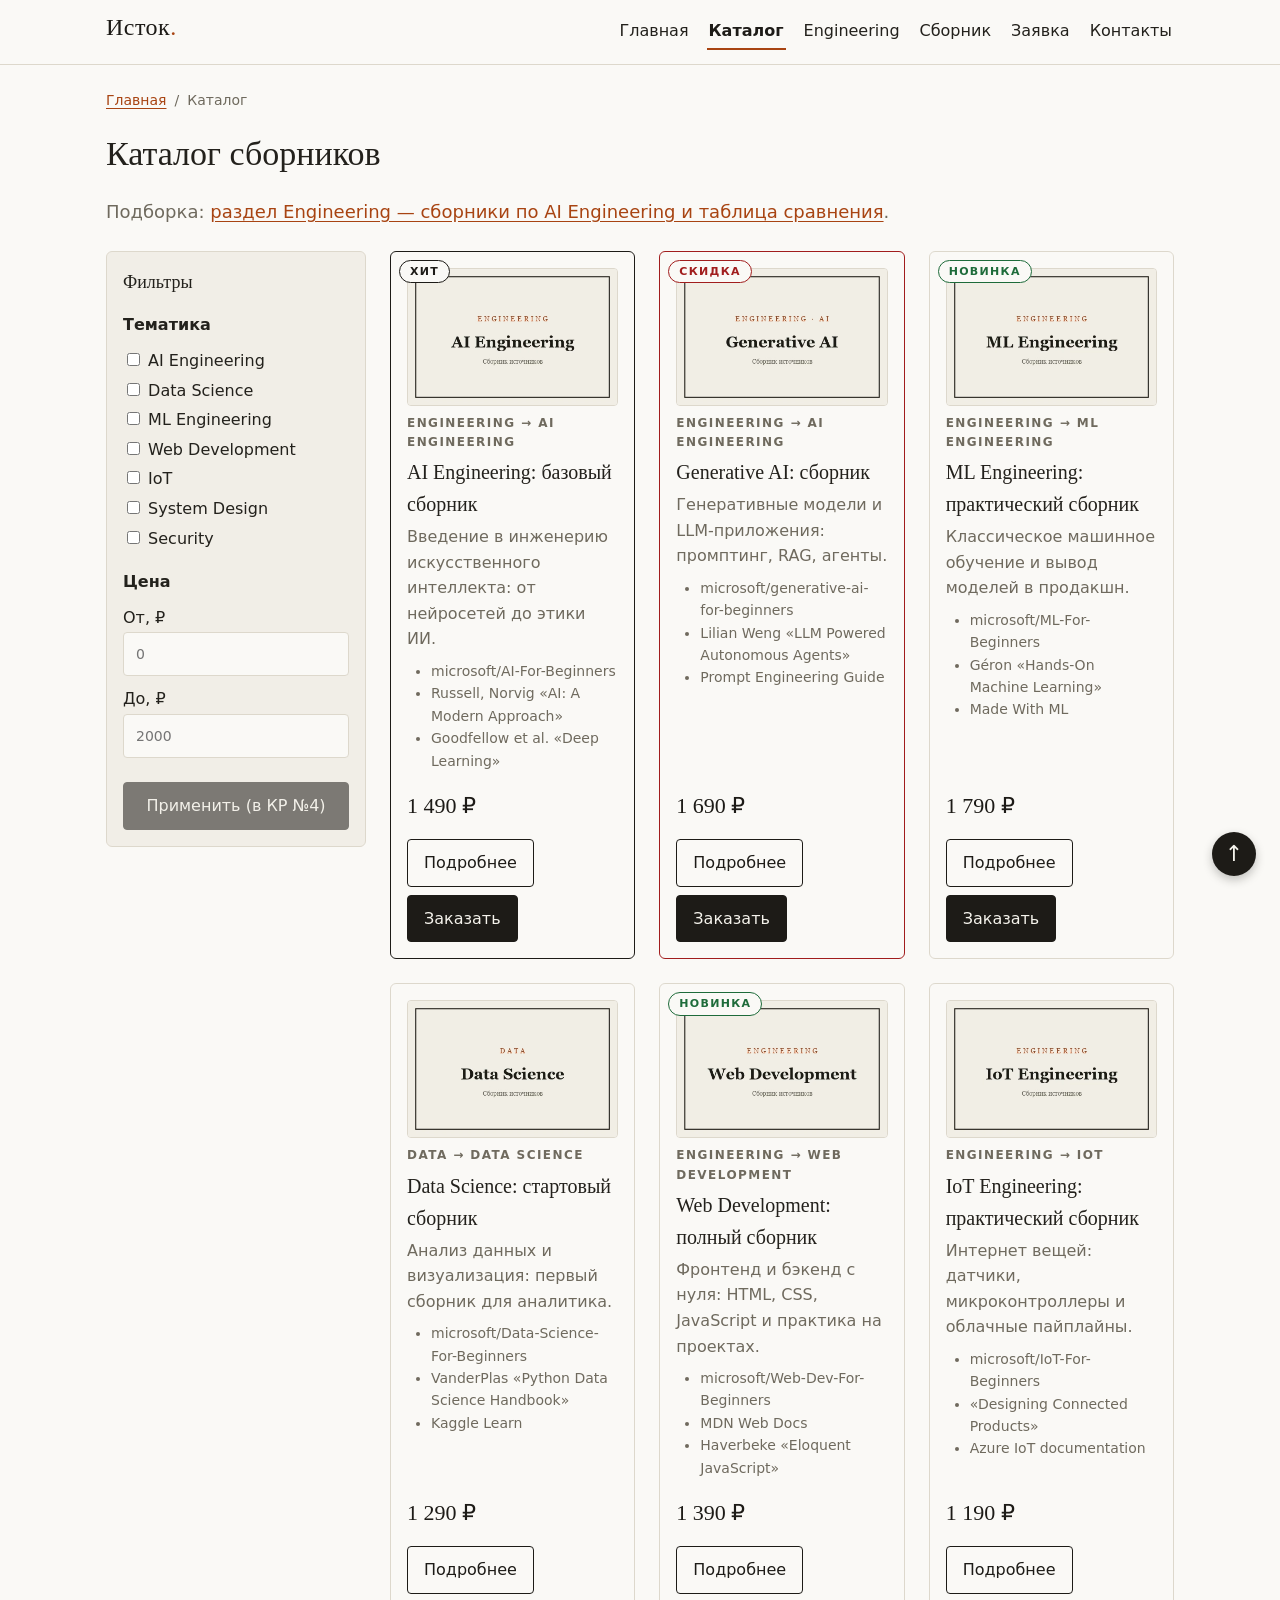
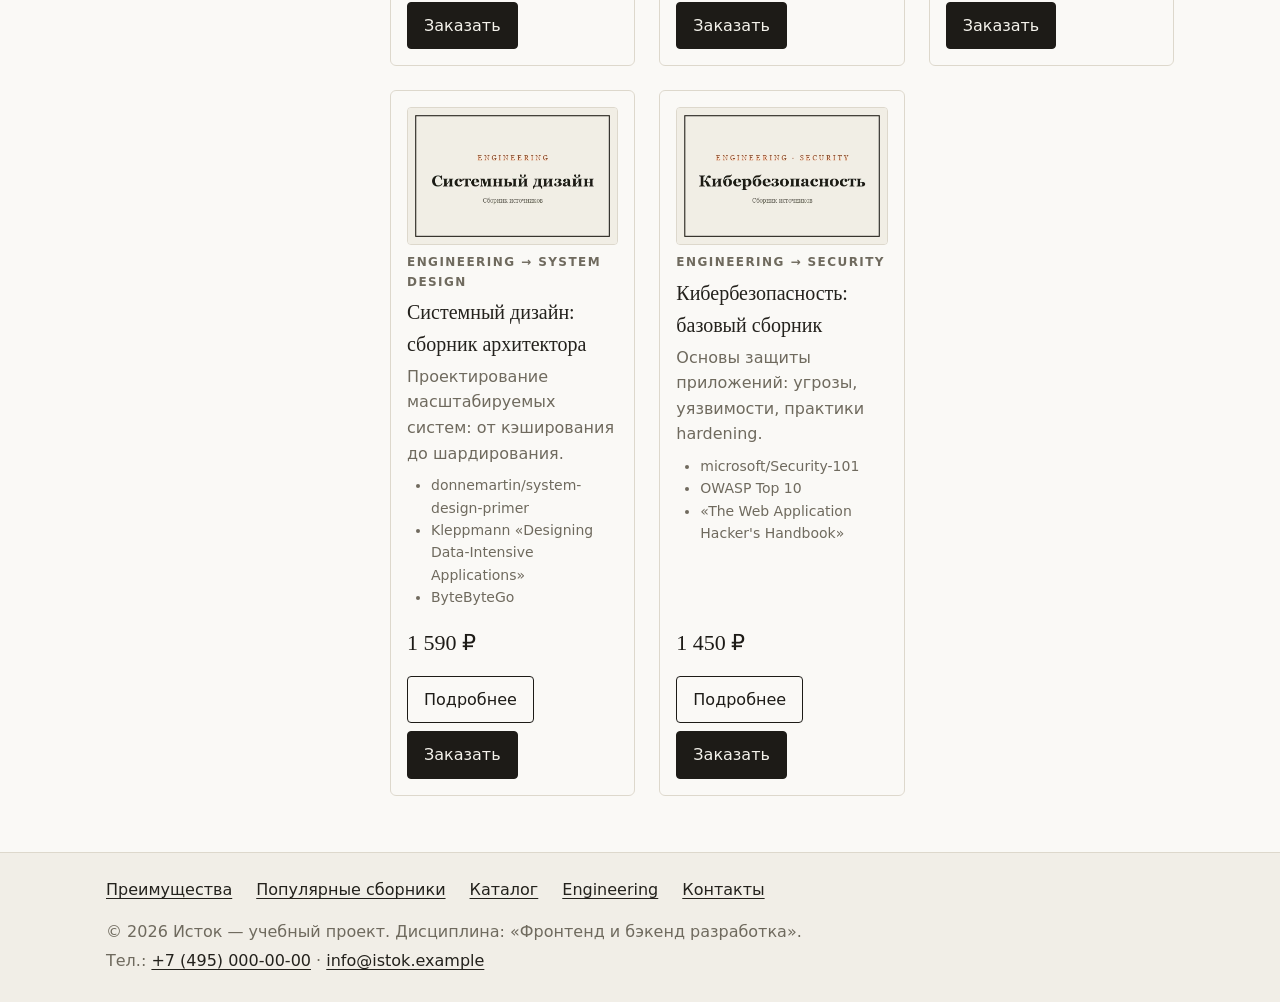
==== commit 89abb901: "Merge pull request #3 from Sysoev973/feature/aria Stage 3" ====
--- a/catalog.html
+++ b/catalog.html
@@ -17,8 +17,9 @@
   <header class="site-header">
     <div class="site-header__inner">
       <a class="site-header__logo" href="index.html">Исток</a>
+      <button class="nav-toggle" type="button" aria-expanded="false" aria-controls="site-nav" aria-label="Открыть меню"><span class="nav-toggle__bar"></span><span class="nav-toggle__bar"></span><span class="nav-toggle__bar"></span></button>
       <nav class="site-nav" aria-label="Основная навигация">
-        <ul class="site-nav__list">
+        <ul class="site-nav__list" id="site-nav">
           <li class="site-nav__item"><a class="site-nav__link" href="index.html">Главная</a></li>
           <li class="site-nav__item"><a class="site-nav__link site-nav__link--active" href="catalog.html" aria-current="page">Каталог</a></li>
           <li class="site-nav__item"><a class="site-nav__link" href="category.html">Engineering</a></li>
@@ -69,7 +70,7 @@
         <div class="products-grid">
         <article class="product-card product-card--featured">
           <span class="badge badge--hit product-card__badge">Хит</span>
-          <img class="product-card__image" src="images/ai-engineering-400.jpg" srcset="images/ai-engineering-400.jpg 400w, images/ai-engineering-800.jpg 800w" sizes="(min-width: 1024px) 30vw, (min-width: 640px) 45vw, 100vw" alt="Обложка сборника «AI Engineering: базовый сборник»" width="400" height="260" loading="lazy">
+          <picture class="product-card__picture"><source type="image/avif" srcset="images/ai-engineering-400.avif 400w, images/ai-engineering-800.avif 800w" sizes="(min-width: 1024px) 30vw, (min-width: 640px) 45vw, 100vw"><source type="image/webp" srcset="images/ai-engineering-400.webp 400w, images/ai-engineering-800.webp 800w" sizes="(min-width: 1024px) 30vw, (min-width: 640px) 45vw, 100vw"><img class="product-card__image" src="images/ai-engineering-400.jpg" srcset="images/ai-engineering-400.jpg 400w, images/ai-engineering-800.jpg 800w" sizes="(min-width: 1024px) 30vw, (min-width: 640px) 45vw, 100vw" alt="Обложка сборника «AI Engineering: базовый сборник»" width="400" height="260" loading="lazy"></picture>
           <p class="product-card__category"><a class="product-card__category-link" href="category.html">Engineering → AI Engineering</a></p>
           <h3 class="product-card__title">AI Engineering: базовый сборник</h3>
           <p class="product-card__description">Введение в инженерию искусственного интеллекта: от нейросетей до этики ИИ.</p>
@@ -86,7 +87,7 @@
         </article>
         <article class="product-card product-card--discount">
           <span class="badge badge--sale product-card__badge">Скидка</span>
-          <img class="product-card__image" src="images/generative-ai-400.jpg" srcset="images/generative-ai-400.jpg 400w, images/generative-ai-800.jpg 800w" sizes="(min-width: 1024px) 30vw, (min-width: 640px) 45vw, 100vw" alt="Обложка сборника «Generative AI: сборник»" width="400" height="260" loading="lazy">
+          <picture class="product-card__picture"><source type="image/avif" srcset="images/generative-ai-400.avif 400w, images/generative-ai-800.avif 800w" sizes="(min-width: 1024px) 30vw, (min-width: 640px) 45vw, 100vw"><source type="image/webp" srcset="images/generative-ai-400.webp 400w, images/generative-ai-800.webp 800w" sizes="(min-width: 1024px) 30vw, (min-width: 640px) 45vw, 100vw"><img class="product-card__image" src="images/generative-ai-400.jpg" srcset="images/generative-ai-400.jpg 400w, images/generative-ai-800.jpg 800w" sizes="(min-width: 1024px) 30vw, (min-width: 640px) 45vw, 100vw" alt="Обложка сборника «Generative AI: сборник»" width="400" height="260" loading="lazy"></picture>
           <p class="product-card__category"><a class="product-card__category-link" href="category.html">Engineering → AI Engineering</a></p>
           <h3 class="product-card__title">Generative AI: сборник</h3>
           <p class="product-card__description">Генеративные модели и LLM-приложения: промптинг, RAG, агенты.</p>
@@ -103,7 +104,7 @@
         </article>
         <article class="product-card">
           <span class="badge badge--new product-card__badge">Новинка</span>
-          <img class="product-card__image" src="images/ml-engineering-400.jpg" srcset="images/ml-engineering-400.jpg 400w, images/ml-engineering-800.jpg 800w" sizes="(min-width: 1024px) 30vw, (min-width: 640px) 45vw, 100vw" alt="Обложка сборника «ML Engineering: практический сборник»" width="400" height="260" loading="lazy">
+          <picture class="product-card__picture"><source type="image/avif" srcset="images/ml-engineering-400.avif 400w, images/ml-engineering-800.avif 800w" sizes="(min-width: 1024px) 30vw, (min-width: 640px) 45vw, 100vw"><source type="image/webp" srcset="images/ml-engineering-400.webp 400w, images/ml-engineering-800.webp 800w" sizes="(min-width: 1024px) 30vw, (min-width: 640px) 45vw, 100vw"><img class="product-card__image" src="images/ml-engineering-400.jpg" srcset="images/ml-engineering-400.jpg 400w, images/ml-engineering-800.jpg 800w" sizes="(min-width: 1024px) 30vw, (min-width: 640px) 45vw, 100vw" alt="Обложка сборника «ML Engineering: практический сборник»" width="400" height="260" loading="lazy"></picture>
           <p class="product-card__category"><a class="product-card__category-link" href="category.html">Engineering → ML Engineering</a></p>
           <h3 class="product-card__title">ML Engineering: практический сборник</h3>
           <p class="product-card__description">Классическое машинное обучение и вывод моделей в продакшн.</p>
@@ -119,7 +120,7 @@
           </div>
         </article>
         <article class="product-card">
-          <img class="product-card__image" src="images/data-science-400.jpg" srcset="images/data-science-400.jpg 400w, images/data-science-800.jpg 800w" sizes="(min-width: 1024px) 30vw, (min-width: 640px) 45vw, 100vw" alt="Обложка сборника «Data Science: стартовый сборник»" width="400" height="260" loading="lazy">
+          <picture class="product-card__picture"><source type="image/avif" srcset="images/data-science-400.avif 400w, images/data-science-800.avif 800w" sizes="(min-width: 1024px) 30vw, (min-width: 640px) 45vw, 100vw"><source type="image/webp" srcset="images/data-science-400.webp 400w, images/data-science-800.webp 800w" sizes="(min-width: 1024px) 30vw, (min-width: 640px) 45vw, 100vw"><img class="product-card__image" src="images/data-science-400.jpg" srcset="images/data-science-400.jpg 400w, images/data-science-800.jpg 800w" sizes="(min-width: 1024px) 30vw, (min-width: 640px) 45vw, 100vw" alt="Обложка сборника «Data Science: стартовый сборник»" width="400" height="260" loading="lazy"></picture>
           <p class="product-card__category">Data → Data Science</p>
           <h3 class="product-card__title">Data Science: стартовый сборник</h3>
           <p class="product-card__description">Анализ данных и визуализация: первый сборник для аналитика.</p>
@@ -136,7 +137,7 @@
         </article>
         <article class="product-card">
           <span class="badge badge--new product-card__badge">Новинка</span>
-          <img class="product-card__image" src="images/web-development-400.jpg" srcset="images/web-development-400.jpg 400w, images/web-development-800.jpg 800w" sizes="(min-width: 1024px) 30vw, (min-width: 640px) 45vw, 100vw" alt="Обложка сборника «Web Development: полный сборник»" width="400" height="260" loading="lazy">
+          <picture class="product-card__picture"><source type="image/avif" srcset="images/web-development-400.avif 400w, images/web-development-800.avif 800w" sizes="(min-width: 1024px) 30vw, (min-width: 640px) 45vw, 100vw"><source type="image/webp" srcset="images/web-development-400.webp 400w, images/web-development-800.webp 800w" sizes="(min-width: 1024px) 30vw, (min-width: 640px) 45vw, 100vw"><img class="product-card__image" src="images/web-development-400.jpg" srcset="images/web-development-400.jpg 400w, images/web-development-800.jpg 800w" sizes="(min-width: 1024px) 30vw, (min-width: 640px) 45vw, 100vw" alt="Обложка сборника «Web Development: полный сборник»" width="400" height="260" loading="lazy"></picture>
           <p class="product-card__category"><a class="product-card__category-link" href="category.html">Engineering → Web Development</a></p>
           <h3 class="product-card__title">Web Development: полный сборник</h3>
           <p class="product-card__description">Фронтенд и бэкенд с нуля: HTML, CSS, JavaScript и практика на проектах.</p>
@@ -152,7 +153,7 @@
           </div>
         </article>
         <article class="product-card">
-          <img class="product-card__image" src="images/iot-engineering-400.jpg" srcset="images/iot-engineering-400.jpg 400w, images/iot-engineering-800.jpg 800w" sizes="(min-width: 1024px) 30vw, (min-width: 640px) 45vw, 100vw" alt="Обложка сборника «IoT Engineering: практический сборник»" width="400" height="260" loading="lazy">
+          <picture class="product-card__picture"><source type="image/avif" srcset="images/iot-engineering-400.avif 400w, images/iot-engineering-800.avif 800w" sizes="(min-width: 1024px) 30vw, (min-width: 640px) 45vw, 100vw"><source type="image/webp" srcset="images/iot-engineering-400.webp 400w, images/iot-engineering-800.webp 800w" sizes="(min-width: 1024px) 30vw, (min-width: 640px) 45vw, 100vw"><img class="product-card__image" src="images/iot-engineering-400.jpg" srcset="images/iot-engineering-400.jpg 400w, images/iot-engineering-800.jpg 800w" sizes="(min-width: 1024px) 30vw, (min-width: 640px) 45vw, 100vw" alt="Обложка сборника «IoT Engineering: практический сборник»" width="400" height="260" loading="lazy"></picture>
           <p class="product-card__category"><a class="product-card__category-link" href="category.html">Engineering → IoT</a></p>
           <h3 class="product-card__title">IoT Engineering: практический сборник</h3>
           <p class="product-card__description">Интернет вещей: датчики, микроконтроллеры и облачные пайплайны.</p>
@@ -168,7 +169,7 @@
           </div>
         </article>
         <article class="product-card">
-          <img class="product-card__image" src="images/system-design-400.jpg" srcset="images/system-design-400.jpg 400w, images/system-design-800.jpg 800w" sizes="(min-width: 1024px) 30vw, (min-width: 640px) 45vw, 100vw" alt="Обложка сборника «Системный дизайн: сборник архитектора»" width="400" height="260" loading="lazy">
+          <picture class="product-card__picture"><source type="image/avif" srcset="images/system-design-400.avif 400w, images/system-design-800.avif 800w" sizes="(min-width: 1024px) 30vw, (min-width: 640px) 45vw, 100vw"><source type="image/webp" srcset="images/system-design-400.webp 400w, images/system-design-800.webp 800w" sizes="(min-width: 1024px) 30vw, (min-width: 640px) 45vw, 100vw"><img class="product-card__image" src="images/system-design-400.jpg" srcset="images/system-design-400.jpg 400w, images/system-design-800.jpg 800w" sizes="(min-width: 1024px) 30vw, (min-width: 640px) 45vw, 100vw" alt="Обложка сборника «Системный дизайн: сборник архитектора»" width="400" height="260" loading="lazy"></picture>
           <p class="product-card__category"><a class="product-card__category-link" href="category.html">Engineering → System Design</a></p>
           <h3 class="product-card__title">Системный дизайн: сборник архитектора</h3>
           <p class="product-card__description">Проектирование масштабируемых систем: от кэширования до шардирования.</p>
@@ -184,7 +185,7 @@
           </div>
         </article>
         <article class="product-card">
-          <img class="product-card__image" src="images/cybersecurity-400.jpg" srcset="images/cybersecurity-400.jpg 400w, images/cybersecurity-800.jpg 800w" sizes="(min-width: 1024px) 30vw, (min-width: 640px) 45vw, 100vw" alt="Обложка сборника «Кибербезопасность: базовый сборник»" width="400" height="260" loading="lazy">
+          <picture class="product-card__picture"><source type="image/avif" srcset="images/cybersecurity-400.avif 400w, images/cybersecurity-800.avif 800w" sizes="(min-width: 1024px) 30vw, (min-width: 640px) 45vw, 100vw"><source type="image/webp" srcset="images/cybersecurity-400.webp 400w, images/cybersecurity-800.webp 800w" sizes="(min-width: 1024px) 30vw, (min-width: 640px) 45vw, 100vw"><img class="product-card__image" src="images/cybersecurity-400.jpg" srcset="images/cybersecurity-400.jpg 400w, images/cybersecurity-800.jpg 800w" sizes="(min-width: 1024px) 30vw, (min-width: 640px) 45vw, 100vw" alt="Обложка сборника «Кибербезопасность: базовый сборник»" width="400" height="260" loading="lazy"></picture>
           <p class="product-card__category"><a class="product-card__category-link" href="category.html">Engineering → Security</a></p>
           <h3 class="product-card__title">Кибербезопасность: базовый сборник</h3>
           <p class="product-card__description">Основы защиты приложений: угрозы, уязвимости, практики hardening.</p>
@@ -228,35 +229,40 @@
       <p class="order-form__selected" id="selected-product-label" hidden></p>
       <div class="order-form__field">
         <label class="order-form__label" for="order-name">Имя</label>
-        <input class="order-form__input" id="order-name" name="name" type="text" placeholder="Введите ваше имя" minlength="2" autocomplete="given-name" required>
+        <input class="order-form__input" id="order-name" name="name" type="text" placeholder="Введите ваше имя" minlength="2" autocomplete="given-name" required aria-describedby="order-name-error">
+        <small class="order-form__error" id="order-name-error" role="alert" hidden>Введите имя (не короче 2 символов).</small>
       </div>
       <div class="order-form__field">
         <label class="order-form__label" for="order-email">E-mail</label>
-        <input class="order-form__input" id="order-email" name="email" type="email" placeholder="example@mail.ru" autocomplete="email" required>
+        <input class="order-form__input" id="order-email" name="email" type="email" placeholder="example@mail.ru" autocomplete="email" required aria-describedby="order-email-error">
+        <small class="order-form__error" id="order-email-error" role="alert" hidden>Введите корректный e-mail.</small>
       </div>
       <div class="order-form__field">
         <label class="order-form__label" for="order-phone">Телефон</label>
-        <input class="order-form__input" id="order-phone" name="phone" type="tel" inputmode="tel" placeholder="+7 (900) 000-00-00" pattern="^\+7 \(\d{3}\) \d{3}-\d{2}-\d{2}$" required>
-        <small class="order-form__hint">Формат: +7 (900) 000-00-00</small>
+        <input class="order-form__input" id="order-phone" name="phone" type="tel" inputmode="tel" placeholder="+7 (900) 000-00-00" pattern="^\+7 \(\d{3}\) \d{3}-\d{2}-\d{2}$" required aria-describedby="order-phone-hint order-phone-error">
+        <small class="order-form__hint" id="order-phone-hint">Формат: +7 (900) 000-00-00</small>
+        <small class="order-form__error" id="order-phone-error" role="alert" hidden>Введите телефон в формате +7 (900) 000-00-00.</small>
       </div>
       <div class="order-form__field">
         <label class="order-form__label" for="order-topic">Тема заявки</label>
-        <select class="order-form__select" id="order-topic" name="topic" required>
+        <select class="order-form__select" id="order-topic" name="topic" required aria-describedby="order-topic-error">
           <option value="">Выберите тему</option>
           <option value="product">Заказ сборника</option>
           <option value="consultation">Консультация</option>
           <option value="delivery">Получение и доставка</option>
         </select>
+        <small class="order-form__error" id="order-topic-error" role="alert" hidden>Выберите тему заявки.</small>
       </div>
       <div class="order-form__field">
         <label class="order-form__label" for="order-comment">Комментарий</label>
         <textarea class="order-form__textarea" id="order-comment" name="comment" rows="3" placeholder="Дополнительная информация"></textarea>
       </div>
       <div class="order-form__field order-form__field--checkbox">
-        <label class="order-form__label order-form__label--inline"><input id="order-agreement" name="agreement" type="checkbox" required> Я согласен на обработку данных</label>
+        <label class="order-form__label order-form__label--inline"><input id="order-agreement" name="agreement" type="checkbox" required aria-describedby="order-agreement-error"> Я согласен на обработку данных</label>
+        <small class="order-form__error" id="order-agreement-error" role="alert" hidden>Подтвердите согласие на обработку данных.</small>
       </div>
       <div class="order-form__actions">
-        <button class="button button--secondary" type="button" id="close-order-dialog">Закрыть</button>
+        <button class="button button--secondary" type="button" id="close-order-dialog" aria-label="Закрыть окно заявки">Закрыть</button>
         <button class="button button--primary" type="submit">Отправить заявку</button>
       </div>
     </form>
--- a/css/style.css
+++ b/css/style.css
@@ -230,6 +230,7 @@
 .order-form__input:disabled, .order-form__select:disabled, .order-form__textarea:disabled { background: var(--color-bg-alt); cursor: not-allowed; }
 .order-form__input[aria-invalid="true"], .order-form__select[aria-invalid="true"], .order-form__textarea[aria-invalid="true"] { border-color: var(--color-danger); background: #fdf6f6; }
 .order-form__hint { font-size: 12px; color: var(--color-muted); }
+.order-form__error { font-size: 12px; color: var(--color-danger); }
 .order-form__selected { margin: 0; padding: var(--space-sm); background: var(--color-bg-hero); border: 1px solid var(--color-border); border-radius: var(--radius-sm); }
 .order-form__actions { display: flex; flex-wrap: wrap; justify-content: flex-end; gap: var(--space-md); }
 .order-form__actions--start { justify-content: flex-start; }
--- a/css/responsive.css
+++ b/css/responsive.css
@@ -46,9 +46,35 @@
   .order-form__grid { grid-template-columns: repeat(2, 1fr); }
 }
 
+/* --- Таблицы product.html: карточное представление на мобильном --- */
+@media (max-width: 639px) {
+  .spec-table--cards, .spec-table--cards tbody, .spec-table--cards .spec-table__row,
+  .spec-table--cards .spec-table__row-head, .spec-table--cards .spec-table__cell { display: block; }
+  .spec-table--cards thead { position: absolute; width: 1px; height: 1px; overflow: hidden; clip: rect(0 0 0 0); white-space: nowrap; }
+  .spec-table--cards .spec-table__row { margin-bottom: var(--space-md); padding: var(--space-sm) var(--space-md); border: 1px solid var(--color-border); border-radius: var(--radius-md); background: var(--color-bg); }
+  .spec-table--cards .spec-table__row:hover .spec-table__cell, .spec-table--cards .spec-table__row:hover .spec-table__row-head { background: transparent; }
+  .spec-table--cards .spec-table__row-head, .spec-table--cards .spec-table__cell { width: auto; padding: 4px 0; border-bottom: 0; }
+  .spec-table--cards .spec-table__row-head { font-family: var(--font-heading); font-size: 17px; }
+  .spec-table--cards .spec-table__cell::before { content: attr(data-label); display: block; font-size: 12px; font-weight: bold; letter-spacing: .12em; text-transform: uppercase; color: var(--color-muted); }
+  .spec-table--cards .spec-table__cell[data-label=""]::before, .spec-table--cards .spec-table__cell:not([data-label])::before { content: none; }
+}
+
+/* --- Бургер-меню: без JS меню остаётся открытым --- */
+.nav-toggle { display: none; }
+.site-header__inner { position: relative; }
+.site-header--js .nav-toggle { position: absolute; top: 10px; right: var(--space-md); display: flex; flex-direction: column; justify-content: center; gap: 5px; width: 44px; height: 44px; padding: 10px; background: transparent; border: 1px solid var(--color-primary); border-radius: var(--radius-sm); cursor: pointer; }
+.nav-toggle__bar { display: block; width: 100%; height: 2px; background: var(--color-primary); }
+.nav-toggle:hover { border-color: var(--color-accent); }
+.nav-toggle:hover .nav-toggle__bar { background: var(--color-accent); }
+.nav-toggle:focus-visible { outline: 2px solid var(--color-accent); outline-offset: 3px; }
+.site-header--js .site-nav { display: none; }
+.site-header--js .site-nav--open { display: block; }
+
 /* ===== Планшет (≥ 700px): навигация в строку ===== */
 @media (min-width: 700px) {
   .site-header__inner { flex-direction: row; align-items: center; }
+  .site-header--js .nav-toggle { display: none; }
+  .site-header--js .site-nav { display: block; }
   .site-nav { width: auto; }
   .site-nav__list { flex-direction: row; flex-wrap: wrap; justify-content: flex-end; align-items: center; gap: var(--space-xs) var(--space-md); border-top: 0; }
   .site-nav__link { display: inline-block; min-height: 0; padding: var(--space-xs) 2px; border-bottom: 2px solid transparent; }
